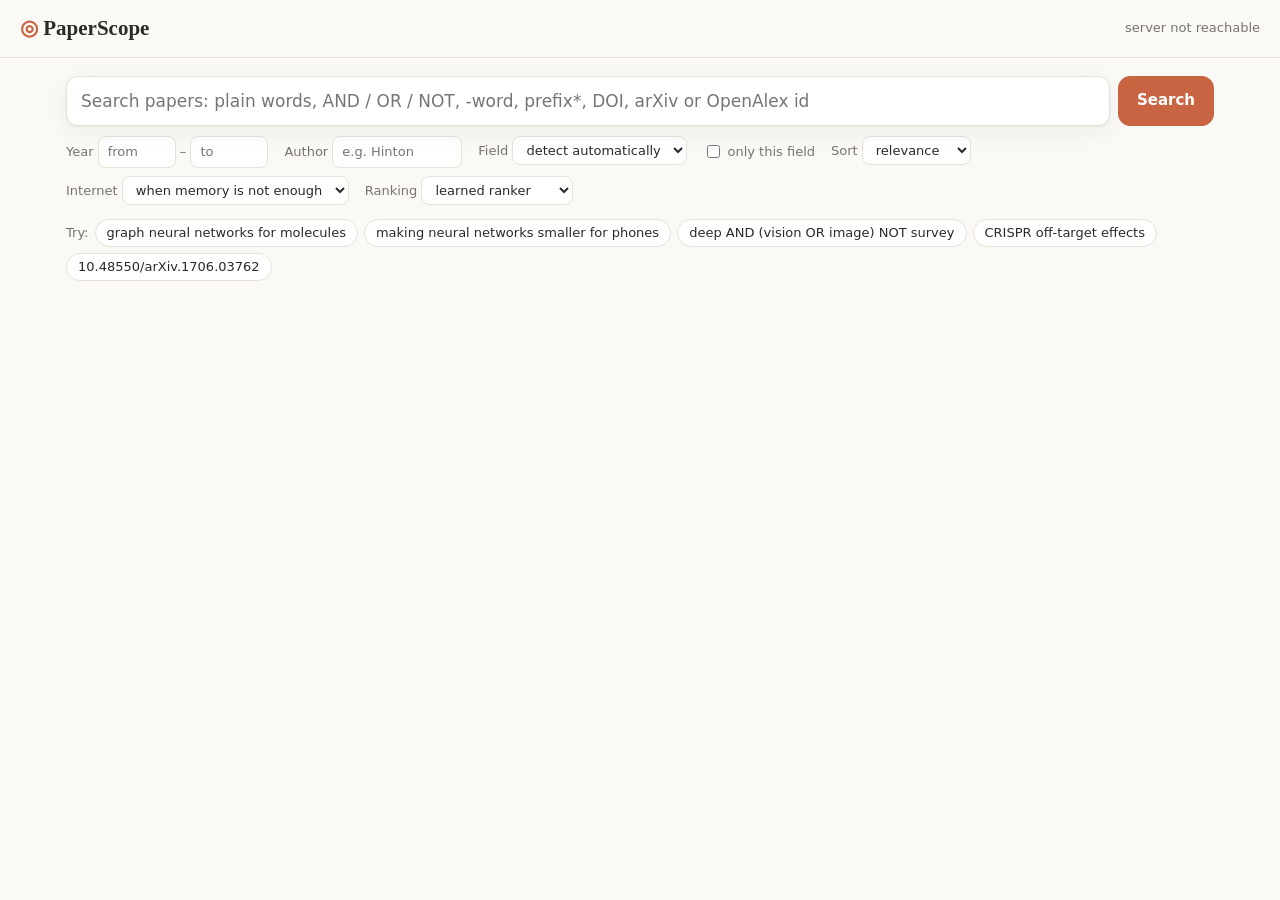
==== static/index.html @ b4a4f4f9 "PaperScope v3.4: online-first research paper search Flask app with an in-memory index (inverted inde" ====
<!doctype html>
<html lang="en">
<head>
<meta charset="utf-8">
<meta name="viewport" content="width=device-width, initial-scale=1">
<title>PaperScope</title>
<link rel="icon" href="data:image/svg+xml,%3Csvg xmlns=%22http://www.w3.org/2000/svg%22 viewBox=%220 0 16 16%22%3E%3Ccircle cx=%228%22 cy=%228%22 r=%226%22 fill=%22none%22 stroke=%22%23c96442%22 stroke-width=%222.5%22/%3E%3C/svg%3E">
<link rel="stylesheet" href="/static/style.css">
</head>
<body>
<header class="top">
  <div class="brand"><span class="logo">◎</span> PaperScope</div>
  <div class="small muted" id="state"></div>
</header>

<main class="page">
  <form id="search" class="search" autocomplete="off">
    <div class="box">
      <input id="q" placeholder="Search papers: plain words, AND / OR / NOT, -word, prefix*, DOI, arXiv or OpenAlex id">
      <button type="submit" class="go" title="Search">Search</button>
      <ul class="suggest hidden" id="suggest"></ul>
    </div>
    <div class="filters">
      <label>Year <input id="year_from" type="number" placeholder="from" min="1900" max="2100"> – <input id="year_to" type="number" placeholder="to" min="1900" max="2100"></label>
      <label>Author <input id="author" placeholder="e.g. Hinton"></label>
      <label>Field <select id="field"><option value="">detect automatically</option></select></label>
      <label class="check"><input type="checkbox" id="strict"> only this field</label>
      <label>Sort <select id="sort"><option value="relevance">relevance</option><option value="year">newest</option><option value="citations">most cited</option></select></label>
      <label>Internet <select id="online"><option value="auto">when memory is not enough</option><option value="always">always</option><option value="never">never (memory only)</option></select></label>
      <label>Ranking <select id="mode"><option value="learned">learned ranker</option><option value="hybrid">hand-set weights</option><option value="bm25">BM25 only</option><option value="semantic">embeddings only</option></select></label>
    </div>
  </form>

  <div class="examples" id="examples">
    <span class="muted small">Try:</span>
    <button data-q="graph neural networks for molecules">graph neural networks for molecules</button>
    <button data-q="making neural networks smaller for phones">making neural networks smaller for phones</button>
    <button data-q="deep AND (vision OR image) NOT survey">deep AND (vision OR image) NOT survey</button>
    <button data-q="CRISPR off-target effects" data-field="Biology &amp; Medicine">CRISPR off-target effects</button>
    <button data-q="10.48550/arXiv.1706.03762">10.48550/arXiv.1706.03762</button>
  </div>

  <div class="layout">
    <section id="results" class="results"></section>
    <aside id="trace" class="trace hidden"></aside>
  </div>
</main>

<div class="drawer hidden" id="drawer">
  <div class="drawer-card">
    <button class="close" id="drawer-close" title="Close">×</button>
    <div id="drawer-body"></div>
  </div>
</div>
<script src="/static/app.js"></script>
</body>
</html>
---- static/style.css ----
:root {
  --bg: #faf9f5; --surface: #ffffff; --text: #2b2a27; --muted: #77746c; --border: #e6e2d8;
  --border-strong: #d6d1c4; --accent: #c96442; --accent-soft: #f6e7df; --good: #3d7a4f; --bad: #b5402f;
  --chip: #f1eee6; --shadow: 0 1px 2px rgba(40,30,20,.05), 0 6px 24px rgba(40,30,20,.06);
  --serif: ui-serif, Georgia, "Times New Roman", serif;
}
@media (prefers-color-scheme: dark) {
  :root {
    --bg: #262624; --surface: #30302e; --text: #ecebe6; --muted: #a29f95; --border: #3b3a37;
    --border-strong: #4a4945; --accent: #d97757; --accent-soft: #46302a; --good: #7cc48f; --bad: #ef7b67;
    --chip: #3a3936; --shadow: 0 1px 2px rgba(0,0,0,.3), 0 6px 24px rgba(0,0,0,.25);
  }
}
* { box-sizing: border-box; }
body { margin: 0; background: var(--bg); color: var(--text); font: 15px/1.55 system-ui, -apple-system, "Segoe UI", Roboto, sans-serif; }
code, .mono { font-family: ui-monospace, SFMono-Regular, Menlo, Consolas, monospace; font-size: .86em; }
a { color: var(--accent); }
.hidden { display: none !important; }
.muted { color: var(--muted); }
.small { font-size: 13px; }
.ok { color: var(--good); } .err { color: var(--bad); }
input, select, button { font: inherit; color: var(--text); }
input, select { background: var(--surface); border: 1px solid var(--border); border-radius: 8px; padding: 5px 9px; }
button { cursor: pointer; background: var(--surface); border: 1px solid var(--border); border-radius: 8px; padding: 5px 12px; }
button:hover { border-color: var(--border-strong); }
input:focus, select:focus { outline: none; border-color: var(--accent); }

.top { display: flex; justify-content: space-between; align-items: center; gap: 12px; padding: 12px 20px; border-bottom: 1px solid var(--border); flex-wrap: wrap; }
.brand { font-family: var(--serif); font-size: 21px; font-weight: 600; }
.logo { color: var(--accent); }
.page { max-width: 1180px; margin: 0 auto; padding: 18px 16px 60px; }

.search .box { position: relative; display: flex; gap: 8px; }
.search #q { flex: 1; min-width: 0; font-size: 17px; padding: 11px 14px; border-radius: 12px; box-shadow: var(--shadow); }
.go { background: var(--accent); border-color: var(--accent); color: #fff; border-radius: 12px; padding: 0 18px; font-weight: 600; }
.suggest { position: absolute; top: 100%; left: 0; z-index: 5; margin: 4px 0 0; padding: 4px; list-style: none; background: var(--surface); border: 1px solid var(--border); border-radius: 10px; box-shadow: var(--shadow); min-width: 220px; }
.suggest li { padding: 4px 10px; border-radius: 6px; cursor: pointer; }
.suggest li.on, .suggest li:hover { background: var(--accent-soft); }
.filters { display: flex; flex-wrap: wrap; gap: 8px 16px; margin-top: 10px; font-size: 13px; color: var(--muted); }
.filters input[type=number] { width: 78px; }
.filters #author { width: 130px; }
.check { display: flex; align-items: center; gap: 4px; }
.examples { display: flex; flex-wrap: wrap; gap: 6px; align-items: center; margin: 14px 0; }
.examples button { font-size: 13px; border-radius: 999px; padding: 3px 11px; }

.layout { display: grid; grid-template-columns: minmax(0, 1fr) 330px; gap: 20px; align-items: start; }
.layout.notrace { grid-template-columns: minmax(0, 1fr); }
@media (max-width: 900px) { .layout { grid-template-columns: minmax(0, 1fr); } }

.summary { margin: 4px 0 12px; color: var(--muted); font-size: 14px; }
.paper { background: var(--surface); border: 1px solid var(--border); border-radius: 12px; padding: 13px 15px; margin-bottom: 10px; cursor: pointer; }
.paper:hover { border-color: var(--border-strong); box-shadow: var(--shadow); }
.paper h3 { margin: 0 0 3px; font-size: 16px; font-family: var(--serif); line-height: 1.35; }
.meta { font-size: 13px; color: var(--muted); }
.abs { font-size: 14px; margin: 6px 0 4px; display: -webkit-box; -webkit-line-clamp: 3; -webkit-box-orient: vertical; overflow: hidden; }
.chips { display: flex; flex-wrap: wrap; gap: 5px; margin-top: 6px; }
.chip { font-size: 12px; background: var(--chip); border-radius: 999px; padding: 1px 9px; }
.chip.good { color: var(--good); } .chip.warn { color: var(--bad); }
.bar { display: inline-block; vertical-align: middle; width: 70px; height: 6px; border-radius: 3px; background: var(--chip); overflow: hidden; margin-left: 4px; }
.bar i { display: block; height: 100%; background: var(--accent); }
mark { background: var(--accent-soft); color: inherit; border-radius: 3px; padding: 0 1px; }
.pager { display: flex; gap: 8px; justify-content: center; margin-top: 12px; }

.trace { background: var(--surface); border: 1px solid var(--border); border-radius: 12px; padding: 12px 14px; font-size: 13px; position: sticky; top: 12px; max-height: calc(100vh - 24px); overflow: auto; }
.trace h4 { margin: 12px 0 4px; font-size: 13px; }
.trace h4:first-child { margin-top: 0; }
.trace table { border-collapse: collapse; width: 100%; }
.trace td { padding: 2px 4px; border-bottom: 1px solid var(--border); vertical-align: top; }
.stack { display: flex; flex-wrap: wrap; gap: 3px; }
.stack span { background: var(--chip); border-radius: 4px; padding: 0 5px; font-family: ui-monospace, monospace; font-size: 12px; }

.drawer { position: fixed; inset: 0; background: rgba(0,0,0,.35); display: flex; justify-content: flex-end; z-index: 10; }
.drawer-card { background: var(--bg); width: min(620px, 100%); height: 100%; overflow: auto; padding: 22px 22px 40px; position: relative; }
.drawer-card h2 { font-family: var(--serif); margin: 0 30px 6px 0; font-size: 21px; line-height: 1.3; }
.close { position: absolute; top: 12px; right: 12px; border: 0; font-size: 22px; background: none; }
.related { padding-left: 18px; margin: 4px 0 12px; }
.related li { margin: 4px 0; }
.feat td { padding: 2px 8px 2px 0; }
.empty { text-align: center; color: var(--muted); padding: 40px 0; }
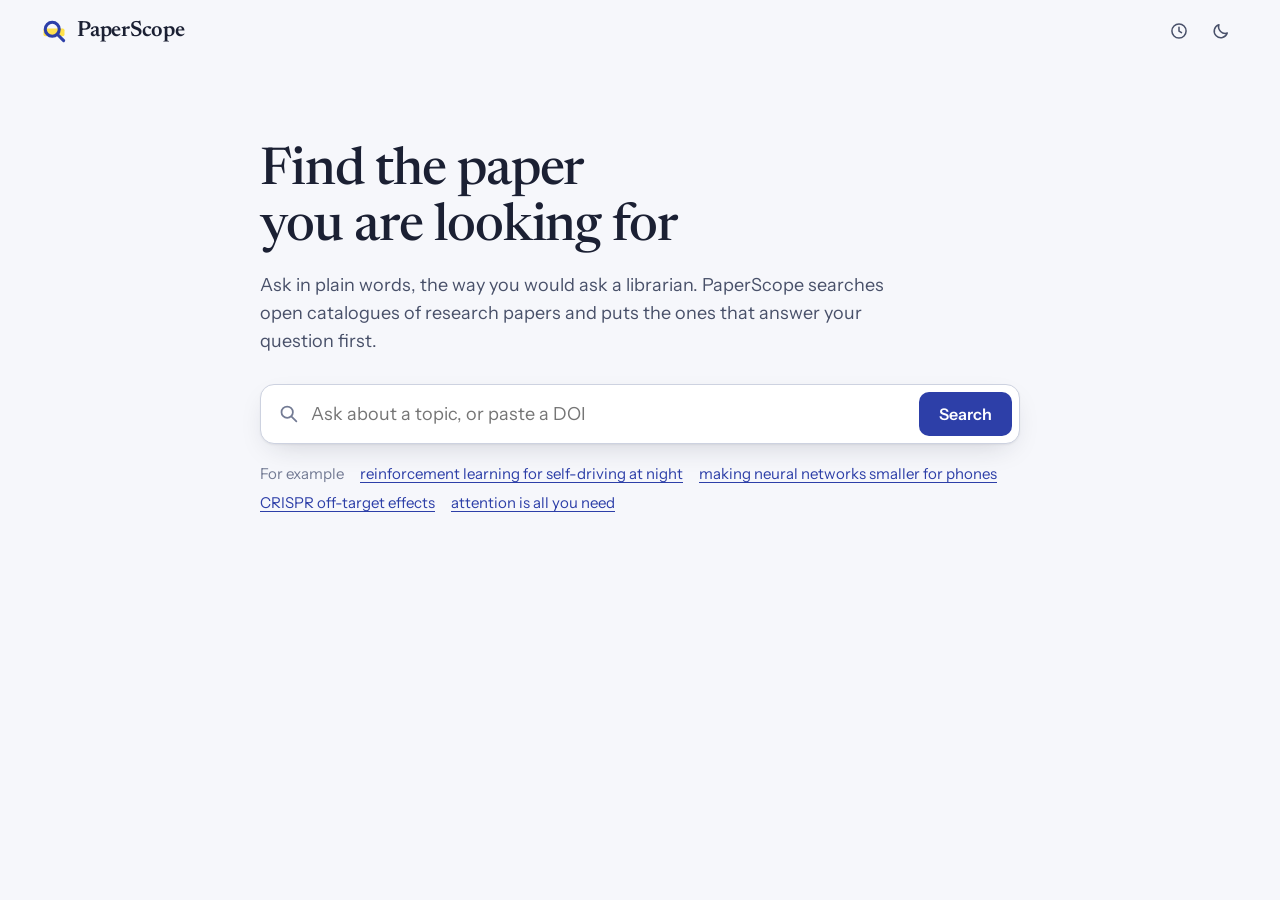
==== commit 8f8d6bfa: "Redesign the web page: start page, clean results list, paper details, recent searches, light and dar" ====
--- a/static/index.html
+++ b/static/index.html
@@ -4,54 +4,121 @@
 <meta charset="utf-8">
 <meta name="viewport" content="width=device-width, initial-scale=1">
 <title>PaperScope</title>
-<link rel="icon" href="data:image/svg+xml,%3Csvg xmlns=%22http://www.w3.org/2000/svg%22 viewBox=%220 0 16 16%22%3E%3Ccircle cx=%228%22 cy=%228%22 r=%226%22 fill=%22none%22 stroke=%22%23c96442%22 stroke-width=%222.5%22/%3E%3C/svg%3E">
+<meta name="description" content="Find research papers by asking in plain words.">
+<link rel="icon" href="data:image/svg+xml,%3Csvg xmlns=%22http://www.w3.org/2000/svg%22 viewBox=%220 0 32 32%22%3E%3Crect x=%224%22 y=%2213%22 width=%2224%22 height=%229%22 rx=%222%22 fill=%22%23FFE14D%22/%3E%3Ccircle cx=%2214%22 cy=%2214%22 r=%228%22 fill=%22none%22 stroke=%22%232D3FA8%22 stroke-width=%223.5%22/%3E%3Cpath d=%22M20 20l7 7%22 stroke=%22%232D3FA8%22 stroke-width=%223.5%22 stroke-linecap=%22round%22/%3E%3C/svg%3E">
+<script>
+  // the saved theme is applied before the page draws, so it never flashes the other one
+  try { const t = localStorage.getItem("paperscope.theme"); if (t === "light" || t === "dark") document.documentElement.dataset.theme = t; } catch (e) {}
+</script>
+<link rel="preconnect" href="https://fonts.googleapis.com">
+<link rel="preconnect" href="https://fonts.gstatic.com" crossorigin>
+<link rel="stylesheet" href="https://fonts.googleapis.com/css2?family=Instrument+Sans:wght@400;500;600&family=Newsreader:opsz,wght@6..72,400;6..72,500;6..72,600&display=swap">
 <link rel="stylesheet" href="/static/style.css">
 </head>
-<body>
-<header class="top">
-  <div class="brand"><span class="logo">◎</span> PaperScope</div>
-  <div class="small muted" id="state"></div>
+<body class="is-home">
+<svg width="0" height="0" class="sprite" aria-hidden="true">
+  <symbol id="i-search" viewBox="0 0 24 24"><circle cx="10.5" cy="10.5" r="6.5" fill="none" stroke="currentColor" stroke-width="2"/><path d="M15.5 15.5 21 21" stroke="currentColor" stroke-width="2" stroke-linecap="round"/></symbol>
+  <symbol id="i-clock" viewBox="0 0 24 24"><circle cx="12" cy="12" r="8.5" fill="none" stroke="currentColor" stroke-width="1.8"/><path d="M12 7.5V12l3 2" fill="none" stroke="currentColor" stroke-width="1.8" stroke-linecap="round"/></symbol>
+  <symbol id="i-sun" viewBox="0 0 24 24"><circle cx="12" cy="12" r="4" fill="none" stroke="currentColor" stroke-width="1.8"/><path d="M12 2.5v2.2M12 19.3v2.2M2.5 12h2.2M19.3 12h2.2M5.3 5.3l1.6 1.6M17.1 17.1l1.6 1.6M5.3 18.7l1.6-1.6M17.1 6.9l1.6-1.6" stroke="currentColor" stroke-width="1.8" stroke-linecap="round"/></symbol>
+  <symbol id="i-moon" viewBox="0 0 24 24"><path d="M19.5 14.5A8 8 0 0 1 9.5 4.5a8 8 0 1 0 10 10Z" fill="none" stroke="currentColor" stroke-width="1.8" stroke-linejoin="round"/></symbol>
+  <symbol id="i-close" viewBox="0 0 24 24"><path d="M6 6l12 12M18 6 6 18" stroke="currentColor" stroke-width="2" stroke-linecap="round"/></symbol>
+  <symbol id="i-sliders" viewBox="0 0 24 24"><path d="M4 7h10M18 7h2M4 17h4M12 17h8" stroke="currentColor" stroke-width="1.8" stroke-linecap="round"/><circle cx="16" cy="7" r="2" fill="none" stroke="currentColor" stroke-width="1.8"/><circle cx="10" cy="17" r="2" fill="none" stroke="currentColor" stroke-width="1.8"/></symbol>
+  <symbol id="i-gear" viewBox="0 0 24 24"><path d="M4 6h16M4 12h16M4 18h16" stroke="currentColor" stroke-width="1.8" stroke-linecap="round"/><circle cx="8" cy="6" r="1.6" fill="currentColor"/><circle cx="15" cy="12" r="1.6" fill="currentColor"/><circle cx="10" cy="18" r="1.6" fill="currentColor"/></symbol>
+</svg>
+
+<div class="progress" id="progress" aria-hidden="true"></div>
+
+<header class="bar">
+  <a class="wordmark" href="/" id="home-link" aria-label="PaperScope home">
+    <svg class="mark" viewBox="0 0 32 32" aria-hidden="true"><rect x="4" y="13" width="24" height="9" rx="2" class="mark-hl"/><circle cx="14" cy="14" r="8" class="mark-ring"/><path d="M20 20l7 7" class="mark-ring"/></svg>
+    <span>PaperScope</span>
+  </a>
+  <form class="search" id="search" role="search" autocomplete="off">
+    <svg class="search-icon" aria-hidden="true"><use href="#i-search"/></svg>
+    <input id="q" name="q" type="search" placeholder="Ask about a topic, or paste a DOI" aria-label="Search papers"
+           aria-autocomplete="list" aria-controls="suggest" spellcheck="false">
+    <button type="submit" class="search-go">Search</button>
+    <ul class="suggest hidden" id="suggest" role="listbox"></ul>
+  </form>
+  <div class="bar-actions">
+    <div class="pop-wrap">
+      <button class="icon-btn" id="history-btn" type="button" aria-haspopup="true" aria-expanded="false" title="Recent searches">
+        <svg aria-hidden="true"><use href="#i-clock"/></svg><span class="sr">Recent searches</span>
+      </button>
+      <div class="popover hidden" id="history-pop" role="dialog" aria-label="Recent searches"></div>
+    </div>
+    <button class="icon-btn" id="theme-btn" type="button" title="Switch to dark mode">
+      <svg aria-hidden="true"><use href="#i-moon"/></svg><span class="sr">Switch theme</span>
+    </button>
+  </div>
 </header>
 
-<main class="page">
-  <form id="search" class="search" autocomplete="off">
-    <div class="box">
-      <input id="q" placeholder="Search papers: plain words, AND / OR / NOT, -word, prefix*, DOI, arXiv or OpenAlex id">
-      <button type="submit" class="go" title="Search">Search</button>
-      <ul class="suggest hidden" id="suggest"></ul>
+<main>
+  <section class="home" id="home">
+    <h1 class="home-title">Find the paper you are looking for</h1>
+    <p class="home-lede">Ask in plain words, the way you would ask a librarian. PaperScope searches open
+      catalogues of research papers and puts the ones that answer your question first.</p>
+    <div class="home-search-slot" id="home-slot"></div>
+    <div class="home-examples" id="examples">
+      <span class="muted">For example</span>
+      <button type="button" class="link" data-q="How does reinforcement learning improve autonomous vehicle navigation at night?">reinforcement learning for self-driving at night</button>
+      <button type="button" class="link" data-q="making neural networks smaller for phones">making neural networks smaller for phones</button>
+      <button type="button" class="link" data-q="CRISPR off-target effects">CRISPR off-target effects</button>
+      <button type="button" class="link" data-q="attention is all you need">attention is all you need</button>
     </div>
-    <div class="filters">
-      <label>Year <input id="year_from" type="number" placeholder="from" min="1900" max="2100"> – <input id="year_to" type="number" placeholder="to" min="1900" max="2100"></label>
-      <label>Author <input id="author" placeholder="e.g. Hinton"></label>
-      <label>Field <select id="field"><option value="">detect automatically</option></select></label>
-      <label class="check"><input type="checkbox" id="strict"> only this field</label>
-      <label>Sort <select id="sort"><option value="relevance">relevance</option><option value="year">newest</option><option value="citations">most cited</option></select></label>
-      <label>Internet <select id="online"><option value="auto">when memory is not enough</option><option value="always">always</option><option value="never">never (memory only)</option></select></label>
-      <label>Ranking <select id="mode"><option value="learned">learned ranker</option><option value="hybrid">hand-set weights</option><option value="bm25">BM25 only</option><option value="semantic">embeddings only</option></select></label>
+    <div class="home-history" id="home-history"></div>
+  </section>
+
+  <section class="results-view hidden" id="results-view">
+    <div class="filters" id="filters">
+      <label class="field-inline">From <input id="year_from" type="number" inputmode="numeric" placeholder="year" min="1900" max="2100"></label>
+      <label class="field-inline">to <input id="year_to" type="number" inputmode="numeric" placeholder="year" min="1900" max="2100"></label>
+      <label class="field-inline"><span class="sr">Field</span><select id="field"><option value="">Any field</option></select></label>
+      <label class="field-inline"><span class="sr">Sort by</span><select id="sort">
+        <option value="relevance">Most relevant</option><option value="year">Newest first</option><option value="citations">Most cited</option></select></label>
+      <button type="button" class="chip-btn" id="more-btn" aria-expanded="false" aria-controls="more">
+        <svg aria-hidden="true"><use href="#i-sliders"/></svg>More filters</button>
+      <button type="button" class="link small hidden" id="reset-filters">Clear filters</button>
+      <div class="more hidden" id="more">
+        <label class="field-inline">Author <input id="author" placeholder="e.g. Hinton"></label>
+        <label class="check"><input type="checkbox" id="strict"> Only papers from the chosen field</label>
+      </div>
     </div>
-  </form>
 
-  <div class="examples" id="examples">
-    <span class="muted small">Try:</span>
-    <button data-q="graph neural networks for molecules">graph neural networks for molecules</button>
-    <button data-q="making neural networks smaller for phones">making neural networks smaller for phones</button>
-    <button data-q="deep AND (vision OR image) NOT survey">deep AND (vision OR image) NOT survey</button>
-    <button data-q="CRISPR off-target effects" data-field="Biology &amp; Medicine">CRISPR off-target effects</button>
-    <button data-q="10.48550/arXiv.1706.03762">10.48550/arXiv.1706.03762</button>
-  </div>
-
-  <div class="layout">
-    <section id="results" class="results"></section>
-    <aside id="trace" class="trace hidden"></aside>
-  </div>
+    <div class="content">
+      <div class="notice-slot" id="notice"></div>
+      <div class="summary" id="summary"></div>
+      <ol class="results" id="results"></ol>
+      <nav class="pager" id="pager" aria-label="Result pages"></nav>
+    </div>
+  </section>
 </main>
 
-<div class="drawer hidden" id="drawer">
-  <div class="drawer-card">
-    <button class="close" id="drawer-close" title="Close">×</button>
-    <div id="drawer-body"></div>
+<div class="sheet-backdrop hidden" id="backdrop"></div>
+
+<aside class="sheet hidden" id="paper-sheet" role="dialog" aria-modal="true" aria-labelledby="paper-title">
+  <button class="icon-btn sheet-close" type="button" data-close title="Close"><svg aria-hidden="true"><use href="#i-close"/></svg><span class="sr">Close</span></button>
+  <div class="sheet-body" id="paper-body"></div>
+</aside>
+
+<aside class="sheet sheet-narrow hidden" id="how-sheet" role="dialog" aria-modal="true" aria-labelledby="how-title">
+  <button class="icon-btn sheet-close" type="button" data-close title="Close"><svg aria-hidden="true"><use href="#i-close"/></svg><span class="sr">Close</span></button>
+  <div class="sheet-body">
+    <h2 id="how-title" class="sheet-title">How this search worked</h2>
+    <p class="muted small">The steps PaperScope took for this search, and the data structures behind them.</p>
+    <div id="how-body" class="how"></div>
+    <h3 class="how-h">Test settings</h3>
+    <label class="stack-field">Ranking method
+      <select id="mode"><option value="learned">Learned ranker (default)</option><option value="hybrid">Hand-set weights</option>
+        <option value="bm25">Word match only (BM25)</option><option value="semantic">Meaning only (embeddings)</option></select></label>
+    <label class="stack-field">Ask the internet
+      <select id="online"><option value="auto">When memory is not enough (default)</option><option value="always">Always</option>
+        <option value="never">Never, memory only</option></select></label>
+    <div id="system" class="how small"></div>
   </div>
-</div>
+</aside>
+
+<div class="toast hidden" id="toast" role="status"></div>
 <script src="/static/app.js"></script>
 </body>
 </html>
--- a/static/style.css
+++ b/static/style.css
@@ -1,79 +1,286 @@
+/* PaperScope. Ink blue on paper white; a highlighter yellow marks only what matched your search. */
 :root {
-  --bg: #faf9f5; --surface: #ffffff; --text: #2b2a27; --muted: #77746c; --border: #e6e2d8;
-  --border-strong: #d6d1c4; --accent: #c96442; --accent-soft: #f6e7df; --good: #3d7a4f; --bad: #b5402f;
-  --chip: #f1eee6; --shadow: 0 1px 2px rgba(40,30,20,.05), 0 6px 24px rgba(40,30,20,.06);
-  --serif: ui-serif, Georgia, "Times New Roman", serif;
+  --paper: #f6f7fb;
+  --surface: #ffffff;
+  --ink: #1b2033;
+  --ink-2: #485069;
+  --ink-3: #737b94;
+  --line: #e1e4ee;
+  --line-2: #cdd2e0;
+  --brand: #2d3fa8;
+  --brand-hover: #22318a;
+  --brand-soft: #e9ecfb;
+  --on-brand: #ffffff;
+  --hl: #ffe14d;
+  --hl-text: rgba(255, 225, 77, .62);
+  --good: #17734f;
+  --warn: #9a5a00;
+  --bad: #b2332b;
+  --backdrop: rgba(27, 32, 51, .32);
+  --lift: 0 1px 2px rgba(27, 32, 51, .06), 0 10px 30px -12px rgba(27, 32, 51, .22);
+  --sheet-lift: -18px 0 50px -20px rgba(27, 32, 51, .35);
+
+  --sans: "Instrument Sans", ui-sans-serif, system-ui, -apple-system, "Segoe UI", sans-serif;
+  --serif: "Newsreader", ui-serif, Georgia, "Times New Roman", serif;
+  --mono: ui-monospace, SFMono-Regular, Menlo, Consolas, monospace;
+  --radius: 10px;
+  --col: 760px;
+  --gutter: 176px;                                     /* the wordmark's column; results line up with the search box */
+  --pad: max(16px, calc((100vw - 1200px) / 2));
+  color-scheme: light;
+}
+:root[data-theme="dark"] {
+  --paper: #121a2e; --surface: #18213a; --ink: #e8eaf3; --ink-2: #b6bcd2; --ink-3: #8a92ab;
+  --line: #263052; --line-2: #34406a; --brand: #a3b3ff; --brand-hover: #c3ceff; --brand-soft: #222c4d;
+  --on-brand: #121a2e; --hl: #e9c93b; --hl-text: rgba(233, 201, 59, .3); --good: #6fd1a4; --warn: #f0b95c;
+  --bad: #ff8f86; --backdrop: rgba(5, 8, 18, .6);
+  --lift: 0 1px 2px rgba(0, 0, 0, .3), 0 14px 34px -14px rgba(0, 0, 0, .6);
+  --sheet-lift: -18px 0 50px -20px rgba(0, 0, 0, .7);
+  color-scheme: dark;
 }
 @media (prefers-color-scheme: dark) {
-  :root {
-    --bg: #262624; --surface: #30302e; --text: #ecebe6; --muted: #a29f95; --border: #3b3a37;
-    --border-strong: #4a4945; --accent: #d97757; --accent-soft: #46302a; --good: #7cc48f; --bad: #ef7b67;
-    --chip: #3a3936; --shadow: 0 1px 2px rgba(0,0,0,.3), 0 6px 24px rgba(0,0,0,.25);
+  :root:not([data-theme="light"]) {
+    --paper: #121a2e; --surface: #18213a; --ink: #e8eaf3; --ink-2: #b6bcd2; --ink-3: #8a92ab;
+    --line: #263052; --line-2: #34406a; --brand: #a3b3ff; --brand-hover: #c3ceff; --brand-soft: #222c4d;
+    --on-brand: #121a2e; --hl: #e9c93b; --hl-text: rgba(233, 201, 59, .3); --good: #6fd1a4; --warn: #f0b95c;
+    --bad: #ff8f86; --backdrop: rgba(5, 8, 18, .6);
+    --lift: 0 1px 2px rgba(0, 0, 0, .3), 0 14px 34px -14px rgba(0, 0, 0, .6);
+    --sheet-lift: -18px 0 50px -20px rgba(0, 0, 0, .7);
+    color-scheme: dark;
   }
 }
+
+/* ---------------------------------------------------------------- base */
 * { box-sizing: border-box; }
-body { margin: 0; background: var(--bg); color: var(--text); font: 15px/1.55 system-ui, -apple-system, "Segoe UI", Roboto, sans-serif; }
-code, .mono { font-family: ui-monospace, SFMono-Regular, Menlo, Consolas, monospace; font-size: .86em; }
-a { color: var(--accent); }
+html { -webkit-text-size-adjust: 100%; }
+body { margin: 0; background: var(--paper); color: var(--ink); font: 400 16px/1.55 var(--sans); }
+h1, h2, h3, h4 { margin: 0; font-weight: 600; }
+a { color: var(--brand); text-underline-offset: .18em; text-decoration-thickness: 1px; }
+a:hover { color: var(--brand-hover); }
+button, input, select { font: inherit; color: inherit; }
+button { cursor: pointer; }
+code { font-family: var(--mono); font-size: .86em; }
 .hidden { display: none !important; }
-.muted { color: var(--muted); }
-.small { font-size: 13px; }
-.ok { color: var(--good); } .err { color: var(--bad); }
-input, select, button { font: inherit; color: var(--text); }
-input, select { background: var(--surface); border: 1px solid var(--border); border-radius: 8px; padding: 5px 9px; }
-button { cursor: pointer; background: var(--surface); border: 1px solid var(--border); border-radius: 8px; padding: 5px 12px; }
-button:hover { border-color: var(--border-strong); }
-input:focus, select:focus { outline: none; border-color: var(--accent); }
-
-.top { display: flex; justify-content: space-between; align-items: center; gap: 12px; padding: 12px 20px; border-bottom: 1px solid var(--border); flex-wrap: wrap; }
-.brand { font-family: var(--serif); font-size: 21px; font-weight: 600; }
-.logo { color: var(--accent); }
-.page { max-width: 1180px; margin: 0 auto; padding: 18px 16px 60px; }
-
-.search .box { position: relative; display: flex; gap: 8px; }
-.search #q { flex: 1; min-width: 0; font-size: 17px; padding: 11px 14px; border-radius: 12px; box-shadow: var(--shadow); }
-.go { background: var(--accent); border-color: var(--accent); color: #fff; border-radius: 12px; padding: 0 18px; font-weight: 600; }
-.suggest { position: absolute; top: 100%; left: 0; z-index: 5; margin: 4px 0 0; padding: 4px; list-style: none; background: var(--surface); border: 1px solid var(--border); border-radius: 10px; box-shadow: var(--shadow); min-width: 220px; }
-.suggest li { padding: 4px 10px; border-radius: 6px; cursor: pointer; }
-.suggest li.on, .suggest li:hover { background: var(--accent-soft); }
-.filters { display: flex; flex-wrap: wrap; gap: 8px 16px; margin-top: 10px; font-size: 13px; color: var(--muted); }
-.filters input[type=number] { width: 78px; }
-.filters #author { width: 130px; }
-.check { display: flex; align-items: center; gap: 4px; }
-.examples { display: flex; flex-wrap: wrap; gap: 6px; align-items: center; margin: 14px 0; }
-.examples button { font-size: 13px; border-radius: 999px; padding: 3px 11px; }
-
-.layout { display: grid; grid-template-columns: minmax(0, 1fr) 330px; gap: 20px; align-items: start; }
-.layout.notrace { grid-template-columns: minmax(0, 1fr); }
-@media (max-width: 900px) { .layout { grid-template-columns: minmax(0, 1fr); } }
-
-.summary { margin: 4px 0 12px; color: var(--muted); font-size: 14px; }
-.paper { background: var(--surface); border: 1px solid var(--border); border-radius: 12px; padding: 13px 15px; margin-bottom: 10px; cursor: pointer; }
-.paper:hover { border-color: var(--border-strong); box-shadow: var(--shadow); }
-.paper h3 { margin: 0 0 3px; font-size: 16px; font-family: var(--serif); line-height: 1.35; }
-.meta { font-size: 13px; color: var(--muted); }
-.abs { font-size: 14px; margin: 6px 0 4px; display: -webkit-box; -webkit-line-clamp: 3; -webkit-box-orient: vertical; overflow: hidden; }
-.chips { display: flex; flex-wrap: wrap; gap: 5px; margin-top: 6px; }
-.chip { font-size: 12px; background: var(--chip); border-radius: 999px; padding: 1px 9px; }
-.chip.good { color: var(--good); } .chip.warn { color: var(--bad); }
-.bar { display: inline-block; vertical-align: middle; width: 70px; height: 6px; border-radius: 3px; background: var(--chip); overflow: hidden; margin-left: 4px; }
-.bar i { display: block; height: 100%; background: var(--accent); }
-mark { background: var(--accent-soft); color: inherit; border-radius: 3px; padding: 0 1px; }
-.pager { display: flex; gap: 8px; justify-content: center; margin-top: 12px; }
-
-.trace { background: var(--surface); border: 1px solid var(--border); border-radius: 12px; padding: 12px 14px; font-size: 13px; position: sticky; top: 12px; max-height: calc(100vh - 24px); overflow: auto; }
-.trace h4 { margin: 12px 0 4px; font-size: 13px; }
-.trace h4:first-child { margin-top: 0; }
-.trace table { border-collapse: collapse; width: 100%; }
-.trace td { padding: 2px 4px; border-bottom: 1px solid var(--border); vertical-align: top; }
-.stack { display: flex; flex-wrap: wrap; gap: 3px; }
-.stack span { background: var(--chip); border-radius: 4px; padding: 0 5px; font-family: ui-monospace, monospace; font-size: 12px; }
-
-.drawer { position: fixed; inset: 0; background: rgba(0,0,0,.35); display: flex; justify-content: flex-end; z-index: 10; }
-.drawer-card { background: var(--bg); width: min(620px, 100%); height: 100%; overflow: auto; padding: 22px 22px 40px; position: relative; }
-.drawer-card h2 { font-family: var(--serif); margin: 0 30px 6px 0; font-size: 21px; line-height: 1.3; }
-.close { position: absolute; top: 12px; right: 12px; border: 0; font-size: 22px; background: none; }
-.related { padding-left: 18px; margin: 4px 0 12px; }
-.related li { margin: 4px 0; }
-.feat td { padding: 2px 8px 2px 0; }
-.empty { text-align: center; color: var(--muted); padding: 40px 0; }
+.sr { position: absolute; width: 1px; height: 1px; overflow: hidden; clip: rect(0 0 0 0); white-space: nowrap; }
+.sprite { position: absolute; }
+.muted { color: var(--ink-3); }
+.small { font-size: 14px; }
+:focus-visible { outline: 2px solid var(--brand); outline-offset: 2px; border-radius: 6px; }
+
+.link { background: none; border: 0; padding: 0; color: var(--brand); text-decoration: underline; text-decoration-thickness: 1px;
+        text-underline-offset: .18em; cursor: pointer; text-align: left; }
+.link:hover { color: var(--brand-hover); }
+
+input[type=number], input:not([type]), input[type=search], select {
+  background: var(--surface); border: 1px solid var(--line-2); border-radius: 8px; padding: 7px 10px; min-height: 38px;
+}
+input:focus, select:focus { outline: none; border-color: var(--brand); box-shadow: 0 0 0 3px var(--brand-soft); }
+select { padding-right: 28px; appearance: none; background-image:
+  linear-gradient(45deg, transparent 50%, var(--ink-3) 50%), linear-gradient(135deg, var(--ink-3) 50%, transparent 50%);
+  background-position: calc(100% - 15px) 52%, calc(100% - 10px) 52%; background-size: 5px 5px; background-repeat: no-repeat; }
+input[type=number] { width: 74px; -moz-appearance: textfield; }
+input[type=number]::-webkit-inner-spin-button { -webkit-appearance: none; }
+input[type=checkbox] { accent-color: var(--brand); width: 16px; height: 16px; }
+
+/* ---------------------------------------------------------------- top bar */
+.bar { position: sticky; top: 0; z-index: 20; display: grid; grid-template-columns: var(--gutter) minmax(0, var(--col)) 1fr;
+       align-items: center; gap: 20px; padding: 12px var(--pad); background: var(--paper); border-bottom: 1px solid var(--line); }
+.is-home .bar { grid-template-columns: 1fr auto; }
+.is-home .bar { border-bottom-color: transparent; }
+.wordmark { display: flex; align-items: center; gap: 9px; color: var(--ink); text-decoration: none;
+            font: 600 22px/1 var(--serif); letter-spacing: -.01em; flex: none; }
+.wordmark:hover { color: var(--ink); }
+.mark { width: 28px; height: 28px; }
+.mark-hl { fill: var(--hl); }
+.mark-ring { fill: none; stroke: var(--brand); stroke-width: 3.5; stroke-linecap: round; }
+.bar-actions { display: flex; gap: 4px; justify-self: end; }
+.icon-btn { display: inline-grid; place-items: center; width: 38px; height: 38px; border-radius: 9px;
+            background: none; border: 1px solid transparent; color: var(--ink-2); }
+.icon-btn:hover { background: var(--surface); border-color: var(--line); color: var(--ink); }
+.icon-btn svg { width: 20px; height: 20px; }
+
+/* ---------------------------------------------------------------- search box */
+.search { position: relative; display: flex; align-items: center; flex: 1; max-width: var(--col); }
+.search input { width: 100%; height: 46px; padding: 0 96px 0 44px; border-radius: 12px; font-size: 16px;
+                border: 1px solid var(--line-2); background: var(--surface); }
+.search input::-webkit-search-cancel-button { display: none; }
+.search-icon { position: absolute; left: 14px; width: 19px; height: 19px; color: var(--ink-3); pointer-events: none; }
+.search-go { position: absolute; right: 5px; height: 36px; padding: 0 16px; border-radius: 8px; border: 0;
+             background: var(--brand); color: var(--on-brand); font-weight: 600; }
+.search-go:hover { background: var(--brand-hover); }
+.suggest { position: absolute; top: calc(100% + 6px); left: 0; right: 0; z-index: 30; margin: 0; padding: 6px; list-style: none;
+           background: var(--surface); border: 1px solid var(--line); border-radius: 12px; box-shadow: var(--lift); }
+.suggest li { display: flex; align-items: baseline; gap: 10px; padding: 7px 10px; border-radius: 8px; cursor: pointer; }
+.suggest li.on, .suggest li:hover { background: var(--brand-soft); }
+.suggest .kind { flex: none; width: 54px; font-size: 12px; color: var(--ink-3); }
+.suggest .title-text { font-family: var(--serif); font-size: 16px; overflow: hidden; text-overflow: ellipsis; white-space: nowrap; }
+.suggest .year { margin-left: auto; flex: none; font-size: 13px; color: var(--ink-3); }
+
+/* ---------------------------------------------------------------- home */
+main { padding-bottom: 80px; }
+.home { max-width: calc(var(--col) + 32px); margin: 9vh auto 0; padding: 0 16px; }
+.home-title { font: 500 clamp(34px, 5.4vw, 52px)/1.08 var(--serif); letter-spacing: -.02em; max-width: 14em; text-wrap: balance; }
+.home-lede { margin: 16px 0 28px; max-width: 36em; font-size: 18px; color: var(--ink-2); }
+.home .search { max-width: none; }
+.home .search input { height: 60px; font-size: 18px; border-radius: 14px; padding-left: 50px; padding-right: 112px; box-shadow: var(--lift); }
+.home .search-icon { left: 18px; width: 21px; height: 21px; }
+.home .search-go { right: 8px; height: 44px; padding: 0 20px; border-radius: 10px; }
+.home-examples { display: flex; flex-wrap: wrap; gap: 6px 16px; margin-top: 18px; font-size: 15px; }
+.home-history { margin-top: 56px; }
+.section-head { display: flex; align-items: baseline; justify-content: space-between; gap: 12px;
+                padding-bottom: 8px; border-bottom: 1px solid var(--line); }
+.section-head h2 { font-size: 15px; font-weight: 600; }
+.history-list { list-style: none; margin: 0; padding: 0; }
+.history-list li { border-bottom: 1px solid var(--line); }
+.history-item { display: flex; align-items: baseline; gap: 14px; width: 100%; padding: 11px 2px; background: none; border: 0; text-align: left; }
+.history-item:hover .h-q { color: var(--brand); text-decoration: underline; text-underline-offset: .18em; }
+.h-q { flex: 1; min-width: 0; overflow: hidden; text-overflow: ellipsis; white-space: nowrap; }
+.h-meta { flex: none; font-size: 13px; color: var(--ink-3); }
+.history-empty { padding: 14px 2px; color: var(--ink-3); font-size: 15px; }
+
+/* ---------------------------------------------------------------- popover */
+.pop-wrap { position: relative; }
+.popover { position: absolute; right: 0; top: calc(100% + 8px); width: min(400px, calc(100vw - 32px)); max-height: 70vh; overflow: auto;
+           background: var(--surface); border: 1px solid var(--line); border-radius: 12px; box-shadow: var(--lift); padding: 14px 16px 8px; z-index: 40; }
+.popover .history-list li:last-child { border-bottom: 0; }
+.popover .history-item { padding: 9px 0; font-size: 15px; }
+.popover-note { margin: 8px 0 4px; font-size: 13px; color: var(--ink-3); }
+
+/* ---------------------------------------------------------------- filters */
+.results-view { padding: 0 var(--pad) 0 calc(var(--pad) + var(--gutter) + 20px); }
+.filters { display: flex; flex-wrap: wrap; align-items: center; gap: 8px 10px; padding: 14px 0 12px; max-width: var(--col); }
+.field-inline { display: inline-flex; align-items: center; gap: 7px; font-size: 14px; color: var(--ink-2); }
+.field-inline select, .field-inline input { font-size: 14px; color: var(--ink); }
+#field { width: 176px; }
+.chip-btn { display: inline-flex; align-items: center; gap: 7px; min-height: 38px; padding: 0 12px; border-radius: 8px;
+            border: 1px solid var(--line-2); background: var(--surface); font-size: 14px; color: var(--ink-2); }
+.chip-btn:hover, .chip-btn[aria-expanded="true"] { border-color: var(--brand); color: var(--ink); }
+.chip-btn svg { width: 17px; height: 17px; }
+.chip-btn .count { min-width: 18px; height: 18px; border-radius: 9px; background: var(--brand); color: var(--on-brand);
+                   font-size: 12px; display: inline-grid; place-items: center; padding: 0 5px; }
+.more { flex-basis: 100%; display: flex; flex-wrap: wrap; align-items: center; gap: 8px 20px; padding-top: 4px; }
+.more #author { width: 180px; }
+.check { display: inline-flex; align-items: center; gap: 8px; font-size: 14px; color: var(--ink-2); cursor: pointer; }
+
+/* ---------------------------------------------------------------- results */
+.content { max-width: var(--col); }
+.notice { margin: 4px 0 14px; padding: 12px 14px; border-radius: var(--radius); background: var(--brand-soft); font-size: 15px; }
+.notice b { font-weight: 600; }
+.notice .sub { margin-top: 2px; font-size: 14px; color: var(--ink-2); }
+.summary { display: flex; align-items: baseline; justify-content: space-between; gap: 16px; padding: 6px 0 10px;
+           font-size: 14px; color: var(--ink-3); border-bottom: 1px solid var(--line); }
+.results { list-style: none; margin: 0; padding: 0; transition: opacity .15s; }
+.is-loading .results { opacity: .45; }
+.result { padding: 20px 0 18px; border-bottom: 1px solid var(--line); }
+.result-title { font: 500 21px/1.3 var(--serif); letter-spacing: -.005em; margin: 0 0 5px; }
+.result-title a { color: var(--ink); text-decoration: none; }
+.result-title a:hover { color: var(--brand); text-decoration: underline; text-decoration-thickness: 1px; }
+.byline { font-size: 14px; color: var(--ink-2); overflow: hidden; text-overflow: ellipsis; white-space: nowrap; }
+.byline .venue { font-style: italic; }
+.abstract { margin: 8px 0 0; font-size: 15.5px; color: var(--ink); max-width: 68ch;
+            display: -webkit-box; -webkit-line-clamp: 2; -webkit-box-orient: vertical; overflow: hidden; }
+.missing { margin-top: 6px; font-size: 13.5px; color: var(--ink-3); }
+.missing s { text-decoration-color: var(--ink-3); }
+.facts { display: flex; flex-wrap: wrap; align-items: center; gap: 6px 16px; margin-top: 11px; font-size: 13.5px; color: var(--ink-2); }
+.fact-good { color: var(--good); }
+.fact-warn { color: var(--warn); }
+mark { background: linear-gradient(100deg, transparent 2px, var(--hl-text) 3px, var(--hl-text) calc(100% - 3px), transparent calc(100% - 2px));
+       color: inherit; padding: 0 2px; margin: 0 -2px; border-radius: 3px; }
+
+/* the match meter: a highlighter stroke as long as the share of your search the paper covers */
+.match { display: inline-flex; align-items: center; gap: 8px; font-weight: 500; color: var(--ink); }
+.meter { position: relative; width: 64px; height: 8px; border-radius: 4px; background: var(--line); overflow: hidden; }
+.meter i { position: absolute; inset: 0 auto 0 0; border-radius: 4px; background: var(--hl); }
+.match.m-partial .meter i { background: var(--line-2); }
+
+.pager { display: flex; align-items: center; gap: 14px; padding: 26px 0; font-size: 15px; }
+.pager .pg { min-height: 40px; padding: 0 16px; border-radius: 9px; border: 1px solid var(--line-2); background: var(--surface); }
+.pager .pg:hover { border-color: var(--brand); }
+.state { padding: 56px 0; max-width: 34em; }
+.state h2 { font: 500 24px/1.25 var(--serif); margin-bottom: 8px; }
+.state p { margin: 0 0 8px; color: var(--ink-2); }
+.state.error h2 { color: var(--bad); }
+
+/* loading: one thin line across the top while a search runs */
+.progress { position: fixed; inset: 0 0 auto 0; height: 2px; z-index: 60; pointer-events: none; opacity: 0; }
+.progress.on { opacity: 1; background: linear-gradient(90deg, transparent, var(--brand), transparent); background-size: 40% 100%;
+               background-repeat: no-repeat; animation: sweep 1.1s ease-in-out infinite; }
+@keyframes sweep { from { background-position: -40% 0; } to { background-position: 140% 0; } }
+
+/* ---------------------------------------------------------------- side sheets */
+.sheet-backdrop { position: fixed; inset: 0; background: var(--backdrop); z-index: 45; }
+.sheet { position: fixed; top: 0; right: 0; bottom: 0; z-index: 50; width: min(660px, 100%); overflow: auto;
+         background: var(--paper); box-shadow: var(--sheet-lift); border-left: 1px solid var(--line); }
+.sheet-narrow { width: min(460px, 100%); }
+.sheet:not(.hidden) { animation: slide-in .22s ease-out; }
+@keyframes slide-in { from { transform: translateX(24px); opacity: 0; } to { transform: none; opacity: 1; } }
+.sheet-close { position: absolute; top: 14px; right: 14px; }
+.sheet-body { padding: 28px 32px 48px; }
+.sheet-title { font: 500 26px/1.25 var(--serif); letter-spacing: -.01em; margin: 0 40px 10px 0; }
+.paper-authors { margin: 0 0 4px; color: var(--ink-2); font-size: 15px; }
+.paper-where { margin: 0; color: var(--ink-3); font-size: 14.5px; }
+.paper-where i { color: var(--ink-2); }
+.actions { display: flex; flex-wrap: wrap; gap: 8px; margin: 18px 0 22px; }
+.btn { display: inline-flex; align-items: center; min-height: 40px; padding: 0 15px; border-radius: 9px; font-size: 15px; font-weight: 500;
+       border: 1px solid var(--line-2); background: var(--surface); color: var(--ink); text-decoration: none; }
+.btn:hover { border-color: var(--brand); color: var(--ink); }
+.btn-primary { background: var(--brand); border-color: var(--brand); color: var(--on-brand); }
+.btn-primary:hover { background: var(--brand-hover); border-color: var(--brand-hover); color: var(--on-brand); }
+.paper-abstract { font: 400 17.5px/1.65 var(--serif); margin: 0 0 12px; max-width: 64ch; }
+.paper-facts { margin: 0 0 26px; }
+.block-h { font-size: 15px; font-weight: 600; margin: 28px 0 4px; }
+.block-sub { margin: 0 0 8px; font-size: 14px; color: var(--ink-3); }
+.paper-list { list-style: none; margin: 0; padding: 0; }
+.paper-list li { padding: 10px 0; border-bottom: 1px solid var(--line); }
+.paper-list a { font: 500 16.5px/1.35 var(--serif); color: var(--ink); text-decoration: none; }
+.paper-list a:hover { color: var(--brand); text-decoration: underline; }
+.paper-list .why { display: block; margin-top: 3px; font-size: 13.5px; color: var(--ink-3); }
+.closeness { display: inline-block; width: 36px; height: 5px; border-radius: 3px; background: var(--line); margin-right: 6px; vertical-align: middle; overflow: hidden; }
+.closeness i { display: block; height: 100%; background: var(--brand); }
+details.ranking { margin-top: 28px; border-top: 1px solid var(--line); padding-top: 14px; }
+details.ranking summary { cursor: pointer; font-weight: 600; font-size: 15px; }
+.feature-table { width: 100%; border-collapse: collapse; margin-top: 10px; font-size: 14px; }
+.feature-table td { padding: 6px 0; border-bottom: 1px solid var(--line); }
+.feature-table td:last-child { text-align: right; font-variant-numeric: tabular-nums; color: var(--ink-2); }
+
+/* how this search worked */
+.how { font-size: 14px; }
+.how-h { font-size: 14px; font-weight: 600; margin: 22px 0 6px; }
+.how table { width: 100%; border-collapse: collapse; }
+.how td { padding: 5px 6px 5px 0; border-bottom: 1px solid var(--line); vertical-align: top; }
+.how td.num { text-align: right; font-variant-numeric: tabular-nums; white-space: nowrap; }
+.how .ok { color: var(--good); } .how .err { color: var(--bad); }
+.how .stack { display: flex; flex-wrap: wrap; gap: 3px; }
+.how .stack span { background: var(--brand-soft); border-radius: 4px; padding: 0 5px; font-family: var(--mono); font-size: 12px; }
+.how .saver { margin-top: 8px; color: var(--warn); }
+.stack-field { display: grid; gap: 6px; margin: 12px 0; font-size: 14px; color: var(--ink-2); }
+.stack-field select { width: 100%; color: var(--ink); }
+
+.toast { position: fixed; left: 50%; bottom: 24px; transform: translateX(-50%); z-index: 70; padding: 10px 16px; border-radius: 10px;
+         background: var(--ink); color: var(--paper); font-size: 14.5px; box-shadow: var(--lift); }
+
+/* ---------------------------------------------------------------- small screens */
+@media (max-width: 1000px) {
+  .bar { grid-template-columns: auto minmax(0, 1fr) auto; }
+  .results-view { padding: 0 16px; }
+  .filters, .content { max-width: none; }
+}
+@media (max-width: 720px) {
+  .bar, .is-home .bar { grid-template-columns: 1fr auto; gap: 10px 12px; padding: 10px 16px; }
+  .bar .search { grid-column: 1 / -1; grid-row: 2; max-width: none; }
+  .wordmark span { font-size: 20px; }
+  .home { margin-top: 5vh; }
+  .home-lede { font-size: 16.5px; }
+  .home .search input { height: 54px; font-size: 16px; padding-right: 96px; }
+  .home .search-go { height: 40px; padding: 0 14px; }
+  .result-title { font-size: 19px; }
+  input[type=number] { width: 76px; }
+  #field { width: auto; flex: 1; min-width: 0; }
+  .byline { white-space: normal; }
+  .sheet-body { padding: 24px 18px 40px; }
+  .sheet-title { font-size: 23px; }
+}
+@media (prefers-reduced-motion: reduce) {
+  *, *::before, *::after { animation: none !important; transition: none !important; }
+  .progress.on { background: var(--brand); opacity: .6; }
+}
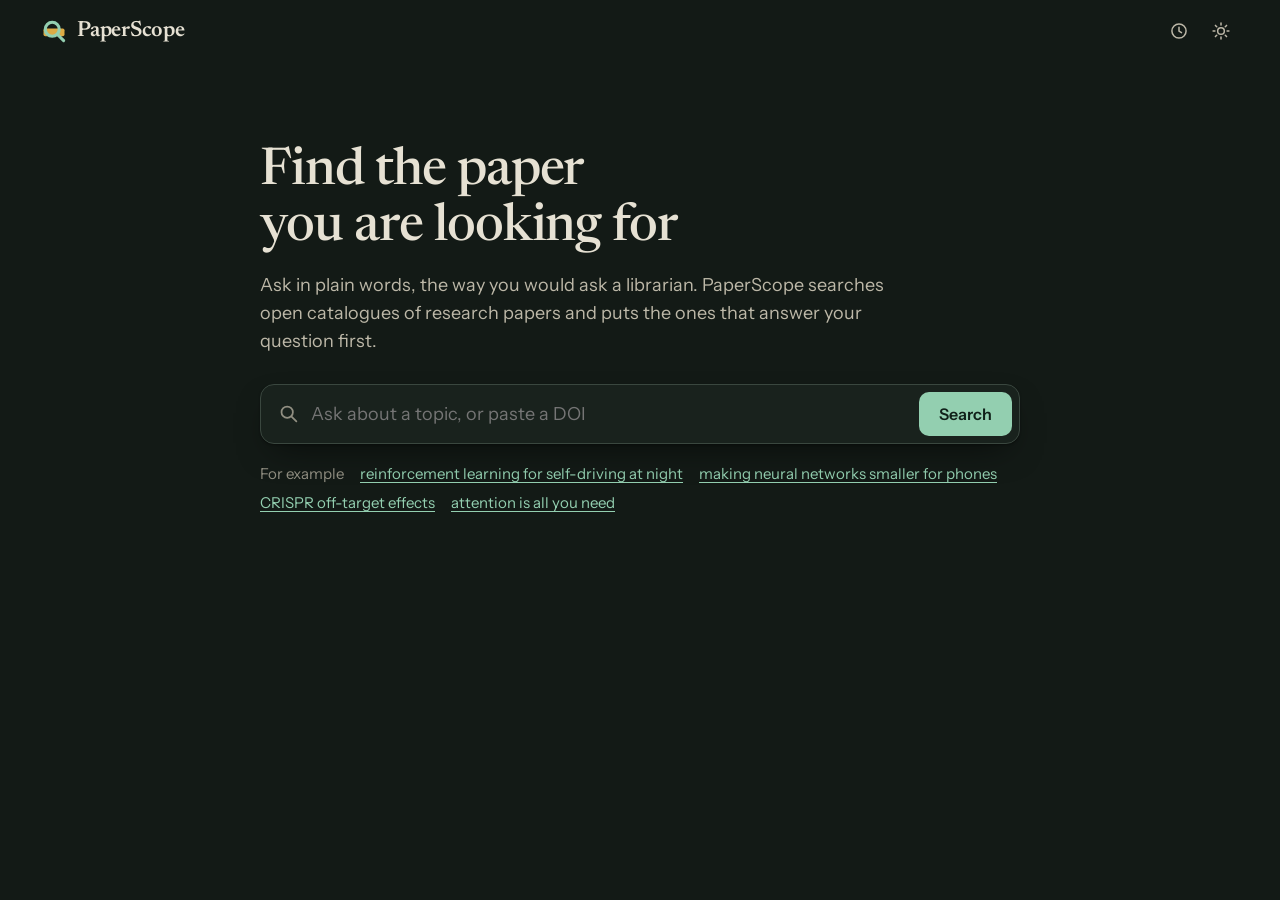
==== commit d4f6e3b2: "added the admin login and flix some security flaws in paper-scope.v5" ====
--- a/static/index.html
+++ b/static/index.html
@@ -5,11 +5,8 @@
 <meta name="viewport" content="width=device-width, initial-scale=1">
 <title>PaperScope</title>
 <meta name="description" content="Find research papers by asking in plain words.">
-<link rel="icon" href="data:image/svg+xml,%3Csvg xmlns=%22http://www.w3.org/2000/svg%22 viewBox=%220 0 32 32%22%3E%3Crect x=%224%22 y=%2213%22 width=%2224%22 height=%229%22 rx=%222%22 fill=%22%23FFE14D%22/%3E%3Ccircle cx=%2214%22 cy=%2214%22 r=%228%22 fill=%22none%22 stroke=%22%232D3FA8%22 stroke-width=%223.5%22/%3E%3Cpath d=%22M20 20l7 7%22 stroke=%22%232D3FA8%22 stroke-width=%223.5%22 stroke-linecap=%22round%22/%3E%3C/svg%3E">
-<script>
-  // the saved theme is applied before the page draws, so it never flashes the other one
-  try { const t = localStorage.getItem("paperscope.theme"); if (t === "light" || t === "dark") document.documentElement.dataset.theme = t; } catch (e) {}
-</script>
+<link rel="icon" href="data:image/svg+xml,%3Csvg xmlns=%22http://www.w3.org/2000/svg%22 viewBox=%220 0 32 32%22%3E%3Crect x=%224%22 y=%2213%22 width=%2224%22 height=%229%22 rx=%222%22 fill=%22%23F0BD3F%22/%3E%3Ccircle cx=%2214%22 cy=%2214%22 r=%228%22 fill=%22none%22 stroke=%22%231B5E45%22 stroke-width=%223.5%22/%3E%3Cpath d=%22M20 20l7 7%22 stroke=%22%231B5E45%22 stroke-width=%223.5%22 stroke-linecap=%22round%22/%3E%3C/svg%3E">
+<script src="/static/theme.js"></script>
 <link rel="preconnect" href="https://fonts.googleapis.com">
 <link rel="preconnect" href="https://fonts.gstatic.com" crossorigin>
 <link rel="stylesheet" href="https://fonts.googleapis.com/css2?family=Instrument+Sans:wght@400;500;600&family=Newsreader:opsz,wght@6..72,400;6..72,500;6..72,600&display=swap">
@@ -23,7 +20,10 @@
   <symbol id="i-moon" viewBox="0 0 24 24"><path d="M19.5 14.5A8 8 0 0 1 9.5 4.5a8 8 0 1 0 10 10Z" fill="none" stroke="currentColor" stroke-width="1.8" stroke-linejoin="round"/></symbol>
   <symbol id="i-close" viewBox="0 0 24 24"><path d="M6 6l12 12M18 6 6 18" stroke="currentColor" stroke-width="2" stroke-linecap="round"/></symbol>
   <symbol id="i-sliders" viewBox="0 0 24 24"><path d="M4 7h10M18 7h2M4 17h4M12 17h8" stroke="currentColor" stroke-width="1.8" stroke-linecap="round"/><circle cx="16" cy="7" r="2" fill="none" stroke="currentColor" stroke-width="1.8"/><circle cx="10" cy="17" r="2" fill="none" stroke="currentColor" stroke-width="1.8"/></symbol>
-  <symbol id="i-gear" viewBox="0 0 24 24"><path d="M4 6h16M4 12h16M4 18h16" stroke="currentColor" stroke-width="1.8" stroke-linecap="round"/><circle cx="8" cy="6" r="1.6" fill="currentColor"/><circle cx="15" cy="12" r="1.6" fill="currentColor"/><circle cx="10" cy="18" r="1.6" fill="currentColor"/></symbol>
+  <symbol id="i-first" viewBox="0 0 24 24"><path d="M17 6l-6 6 6 6M7 6v12" fill="none" stroke="currentColor" stroke-width="2" stroke-linecap="round" stroke-linejoin="round"/></symbol>
+  <symbol id="i-prev" viewBox="0 0 24 24"><path d="M15 6l-6 6 6 6" fill="none" stroke="currentColor" stroke-width="2" stroke-linecap="round" stroke-linejoin="round"/></symbol>
+  <symbol id="i-next" viewBox="0 0 24 24"><path d="M9 6l6 6-6 6" fill="none" stroke="currentColor" stroke-width="2" stroke-linecap="round" stroke-linejoin="round"/></symbol>
+  <symbol id="i-last" viewBox="0 0 24 24"><path d="M7 6l6 6-6 6M17 6v12" fill="none" stroke="currentColor" stroke-width="2" stroke-linecap="round" stroke-linejoin="round"/></symbol>
 </svg>
 
 <div class="progress" id="progress" aria-hidden="true"></div>
@@ -101,23 +101,6 @@
   <div class="sheet-body" id="paper-body"></div>
 </aside>
 
-<aside class="sheet sheet-narrow hidden" id="how-sheet" role="dialog" aria-modal="true" aria-labelledby="how-title">
-  <button class="icon-btn sheet-close" type="button" data-close title="Close"><svg aria-hidden="true"><use href="#i-close"/></svg><span class="sr">Close</span></button>
-  <div class="sheet-body">
-    <h2 id="how-title" class="sheet-title">How this search worked</h2>
-    <p class="muted small">The steps PaperScope took for this search, and the data structures behind them.</p>
-    <div id="how-body" class="how"></div>
-    <h3 class="how-h">Test settings</h3>
-    <label class="stack-field">Ranking method
-      <select id="mode"><option value="learned">Learned ranker (default)</option><option value="hybrid">Hand-set weights</option>
-        <option value="bm25">Word match only (BM25)</option><option value="semantic">Meaning only (embeddings)</option></select></label>
-    <label class="stack-field">Ask the internet
-      <select id="online"><option value="auto">When memory is not enough (default)</option><option value="always">Always</option>
-        <option value="never">Never, memory only</option></select></label>
-    <div id="system" class="how small"></div>
-  </div>
-</aside>
-
 <div class="toast hidden" id="toast" role="status"></div>
 <script src="/static/app.js"></script>
 </body>
--- a/static/style.css
+++ b/static/style.css
@@ -1,24 +1,28 @@
-/* PaperScope. Ink blue on paper white; a highlighter yellow marks only what matched your search. */
+/* PaperScope. By day a library reading room: bookcloth green on pale grey-green paper.
+   By night a desk lamp in a dark library: warm paper-coloured text on green-black, with less
+   glare and blue light (static/theme.js turns it on from 7 pm to 7 am). Lamp amber marks only
+   the words that matched your search. */
 :root {
-  --paper: #f6f7fb;
-  --surface: #ffffff;
-  --ink: #1b2033;
-  --ink-2: #485069;
-  --ink-3: #737b94;
-  --line: #e1e4ee;
-  --line-2: #cdd2e0;
-  --brand: #2d3fa8;
-  --brand-hover: #22318a;
-  --brand-soft: #e9ecfb;
+  --paper: #f2f5f1;
+  --surface: #fbfcfa;
+  --ink: #16201a;
+  --ink-2: #435047;
+  --ink-3: #5f6d64;
+  --line: #dde4de;
+  --line-2: #bcc7bf;
+  --brand: #1b5e45;
+  --brand-hover: #124633;
+  --brand-soft: #e1ede6;
   --on-brand: #ffffff;
-  --hl: #ffe14d;
-  --hl-text: rgba(255, 225, 77, .62);
-  --good: #17734f;
-  --warn: #9a5a00;
-  --bad: #b2332b;
-  --backdrop: rgba(27, 32, 51, .32);
-  --lift: 0 1px 2px rgba(27, 32, 51, .06), 0 10px 30px -12px rgba(27, 32, 51, .22);
-  --sheet-lift: -18px 0 50px -20px rgba(27, 32, 51, .35);
+  --hl: #f0bd3f;
+  --hl-text: rgba(240, 189, 63, .42);
+  --good: #1f7448;
+  --warn: #8f540a;
+  --bad: #b23b2e;
+  --bad-soft: #f8e6e3;
+  --backdrop: rgba(22, 32, 26, .34);
+  --lift: 0 1px 2px rgba(22, 32, 26, .06), 0 10px 30px -12px rgba(22, 32, 26, .22);
+  --sheet-lift: -18px 0 50px -20px rgba(22, 32, 26, .35);
 
   --sans: "Instrument Sans", ui-sans-serif, system-ui, -apple-system, "Segoe UI", sans-serif;
   --serif: "Newsreader", ui-serif, Georgia, "Times New Roman", serif;
@@ -30,22 +34,23 @@
   color-scheme: light;
 }
 :root[data-theme="dark"] {
-  --paper: #121a2e; --surface: #18213a; --ink: #e8eaf3; --ink-2: #b6bcd2; --ink-3: #8a92ab;
-  --line: #263052; --line-2: #34406a; --brand: #a3b3ff; --brand-hover: #c3ceff; --brand-soft: #222c4d;
-  --on-brand: #121a2e; --hl: #e9c93b; --hl-text: rgba(233, 201, 59, .3); --good: #6fd1a4; --warn: #f0b95c;
-  --bad: #ff8f86; --backdrop: rgba(5, 8, 18, .6);
-  --lift: 0 1px 2px rgba(0, 0, 0, .3), 0 14px 34px -14px rgba(0, 0, 0, .6);
-  --sheet-lift: -18px 0 50px -20px rgba(0, 0, 0, .7);
+  --paper: #131a16; --surface: #19221d; --ink: #e6e1d3; --ink-2: #bdb8a8; --ink-3: #918f82;
+  --line: #25302a; --line-2: #3a473f; --brand: #93cfb0; --brand-hover: #b4e1c8; --brand-soft: #1f3027;
+  --on-brand: #102019; --hl: #dcab45; --hl-text: rgba(220, 171, 69, .26); --good: #8ccf9f; --warn: #e3b26a;
+  --bad: #ee8f84; --bad-soft: #3a211d; --backdrop: rgba(4, 8, 6, .62);
+  --lift: 0 1px 2px rgba(0, 0, 0, .35), 0 14px 34px -14px rgba(0, 0, 0, .65);
+  --sheet-lift: -18px 0 50px -20px rgba(0, 0, 0, .75);
   color-scheme: dark;
 }
+/* without JavaScript the page still follows the device */
 @media (prefers-color-scheme: dark) {
-  :root:not([data-theme="light"]) {
-    --paper: #121a2e; --surface: #18213a; --ink: #e8eaf3; --ink-2: #b6bcd2; --ink-3: #8a92ab;
-    --line: #263052; --line-2: #34406a; --brand: #a3b3ff; --brand-hover: #c3ceff; --brand-soft: #222c4d;
-    --on-brand: #121a2e; --hl: #e9c93b; --hl-text: rgba(233, 201, 59, .3); --good: #6fd1a4; --warn: #f0b95c;
-    --bad: #ff8f86; --backdrop: rgba(5, 8, 18, .6);
-    --lift: 0 1px 2px rgba(0, 0, 0, .3), 0 14px 34px -14px rgba(0, 0, 0, .6);
-    --sheet-lift: -18px 0 50px -20px rgba(0, 0, 0, .7);
+  :root:not([data-theme]) {
+    --paper: #131a16; --surface: #19221d; --ink: #e6e1d3; --ink-2: #bdb8a8; --ink-3: #918f82;
+    --line: #25302a; --line-2: #3a473f; --brand: #93cfb0; --brand-hover: #b4e1c8; --brand-soft: #1f3027;
+    --on-brand: #102019; --hl: #dcab45; --hl-text: rgba(220, 171, 69, .26); --good: #8ccf9f; --warn: #e3b26a;
+    --bad: #ee8f84; --bad-soft: #3a211d; --backdrop: rgba(4, 8, 6, .62);
+    --lift: 0 1px 2px rgba(0, 0, 0, .35), 0 14px 34px -14px rgba(0, 0, 0, .65);
+    --sheet-lift: -18px 0 50px -20px rgba(0, 0, 0, .75);
     color-scheme: dark;
   }
 }
@@ -65,13 +70,14 @@
 .sprite { position: absolute; }
 .muted { color: var(--ink-3); }
 .small { font-size: 14px; }
+::selection { background: var(--hl-text); }
 :focus-visible { outline: 2px solid var(--brand); outline-offset: 2px; border-radius: 6px; }
 
 .link { background: none; border: 0; padding: 0; color: var(--brand); text-decoration: underline; text-decoration-thickness: 1px;
         text-underline-offset: .18em; cursor: pointer; text-align: left; }
 .link:hover { color: var(--brand-hover); }
 
-input[type=number], input:not([type]), input[type=search], select {
+input[type=number], input:not([type]), input[type=search], input[type=password], select {
   background: var(--surface); border: 1px solid var(--line-2); border-radius: 8px; padding: 7px 10px; min-height: 38px;
 }
 input:focus, select:focus { outline: none; border-color: var(--brand); box-shadow: 0 0 0 3px var(--brand-soft); }
@@ -190,12 +196,19 @@
 /* the match meter: a highlighter stroke as long as the share of your search the paper covers */
 .match { display: inline-flex; align-items: center; gap: 8px; font-weight: 500; color: var(--ink); }
 .meter { position: relative; width: 64px; height: 8px; border-radius: 4px; background: var(--line); overflow: hidden; }
-.meter i { position: absolute; inset: 0 auto 0 0; border-radius: 4px; background: var(--hl); }
+.meter i { position: absolute; inset: 0 auto 0 0; border-radius: 4px; background: var(--brand); }
 .match.m-partial .meter i { background: var(--line-2); }
 
-.pager { display: flex; align-items: center; gap: 14px; padding: 26px 0; font-size: 15px; }
-.pager .pg { min-height: 40px; padding: 0 16px; border-radius: 9px; border: 1px solid var(--line-2); background: var(--surface); }
-.pager .pg:hover { border-color: var(--brand); }
+.pager { display: flex; align-items: center; justify-content: space-between; gap: 12px; padding: 26px 0; font-size: 15px; }
+.pg-group { display: flex; gap: 8px; }
+.pager .pg { display: inline-flex; align-items: center; gap: 6px; min-height: 40px; padding: 0 14px 0 10px; border-radius: 9px;
+             border: 1px solid var(--line-2); background: var(--surface); }
+.pager .pg-after { flex-direction: row-reverse; padding: 0 10px 0 14px; }
+.pager .pg svg { width: 18px; height: 18px; flex: none; }
+.pager .pg:hover:not(:disabled) { border-color: var(--brand); color: var(--brand); }
+.pager .pg:disabled { opacity: .4; cursor: default; }
+.pg-at { font-size: 14px; color: var(--ink-3); white-space: nowrap; }
+.pg-at b { font-weight: 600; color: var(--ink); }
 .state { padding: 56px 0; max-width: 34em; }
 .state h2 { font: 500 24px/1.25 var(--serif); margin-bottom: 8px; }
 .state p { margin: 0 0 8px; color: var(--ink-2); }
@@ -211,7 +224,6 @@
 .sheet-backdrop { position: fixed; inset: 0; background: var(--backdrop); z-index: 45; }
 .sheet { position: fixed; top: 0; right: 0; bottom: 0; z-index: 50; width: min(660px, 100%); overflow: auto;
          background: var(--paper); box-shadow: var(--sheet-lift); border-left: 1px solid var(--line); }
-.sheet-narrow { width: min(460px, 100%); }
 .sheet:not(.hidden) { animation: slide-in .22s ease-out; }
 @keyframes slide-in { from { transform: translateX(24px); opacity: 0; } to { transform: none; opacity: 1; } }
 .sheet-close { position: absolute; top: 14px; right: 14px; }
@@ -237,24 +249,6 @@
 .paper-list .why { display: block; margin-top: 3px; font-size: 13.5px; color: var(--ink-3); }
 .closeness { display: inline-block; width: 36px; height: 5px; border-radius: 3px; background: var(--line); margin-right: 6px; vertical-align: middle; overflow: hidden; }
 .closeness i { display: block; height: 100%; background: var(--brand); }
-details.ranking { margin-top: 28px; border-top: 1px solid var(--line); padding-top: 14px; }
-details.ranking summary { cursor: pointer; font-weight: 600; font-size: 15px; }
-.feature-table { width: 100%; border-collapse: collapse; margin-top: 10px; font-size: 14px; }
-.feature-table td { padding: 6px 0; border-bottom: 1px solid var(--line); }
-.feature-table td:last-child { text-align: right; font-variant-numeric: tabular-nums; color: var(--ink-2); }
-
-/* how this search worked */
-.how { font-size: 14px; }
-.how-h { font-size: 14px; font-weight: 600; margin: 22px 0 6px; }
-.how table { width: 100%; border-collapse: collapse; }
-.how td { padding: 5px 6px 5px 0; border-bottom: 1px solid var(--line); vertical-align: top; }
-.how td.num { text-align: right; font-variant-numeric: tabular-nums; white-space: nowrap; }
-.how .ok { color: var(--good); } .how .err { color: var(--bad); }
-.how .stack { display: flex; flex-wrap: wrap; gap: 3px; }
-.how .stack span { background: var(--brand-soft); border-radius: 4px; padding: 0 5px; font-family: var(--mono); font-size: 12px; }
-.how .saver { margin-top: 8px; color: var(--warn); }
-.stack-field { display: grid; gap: 6px; margin: 12px 0; font-size: 14px; color: var(--ink-2); }
-.stack-field select { width: 100%; color: var(--ink); }
 
 .toast { position: fixed; left: 50%; bottom: 24px; transform: translateX(-50%); z-index: 70; padding: 10px 16px; border-radius: 10px;
          background: var(--ink); color: var(--paper); font-size: 14.5px; box-shadow: var(--lift); }
@@ -277,8 +271,13 @@
   input[type=number] { width: 76px; }
   #field { width: auto; flex: 1; min-width: 0; }
   .byline { white-space: normal; }
+  .pager { gap: 8px; }
   .sheet-body { padding: 24px 18px 40px; }
   .sheet-title { font-size: 23px; }
+}
+@media (max-width: 560px) {
+  .pager .pg { width: 42px; padding: 0; justify-content: center; }
+  .pager .pg-text { display: none; }
 }
 @media (prefers-reduced-motion: reduce) {
   *, *::before, *::after { animation: none !important; transition: none !important; }
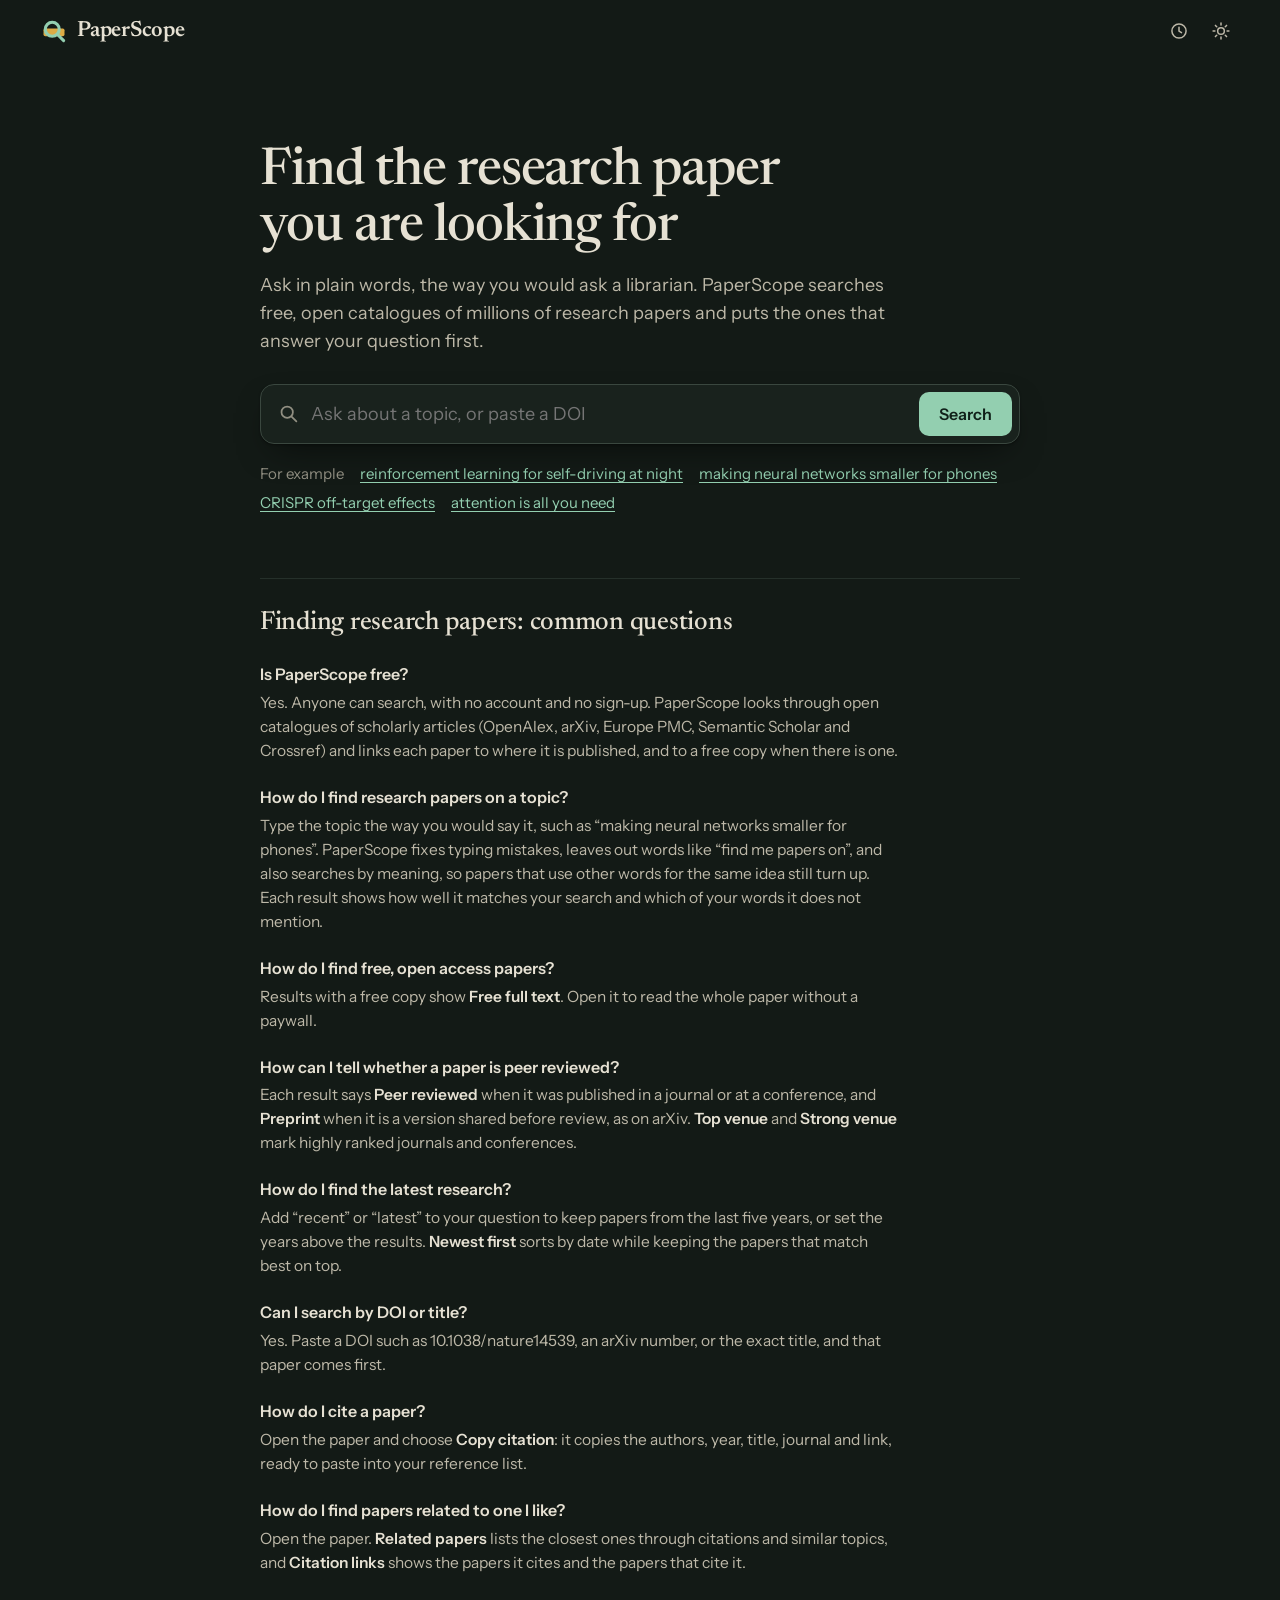
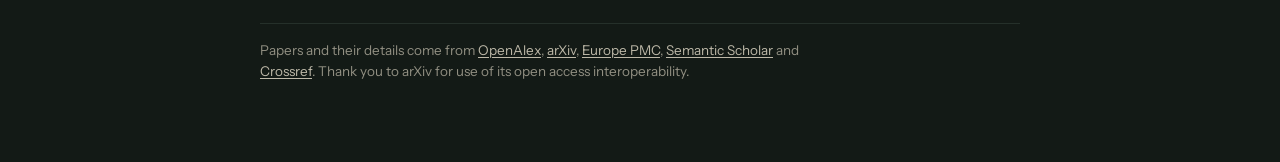
==== commit dd462b07: "SEO, faster loading on phones, review fixes, new screenshots" ====
--- a/static/index.html
+++ b/static/index.html
@@ -3,13 +3,19 @@
 <head>
 <meta charset="utf-8">
 <meta name="viewport" content="width=device-width, initial-scale=1">
-<title>PaperScope</title>
-<meta name="description" content="Find research papers by asking in plain words.">
+<title>Free Research Paper Search: Ask in Plain Words | PaperScope</title>
+<meta name="description" content="Search millions of research papers for free, in plain words. PaperScope finds peer-reviewed and open-access articles from OpenAlex, arXiv, Europe PMC and more.">
+<meta name="keywords" content="research paper search, find research papers, academic search engine, scholarly articles, free research papers, open access papers, peer reviewed articles, literature search, arXiv, OpenAlex">
+<meta name="theme-color" content="#f2f5f1">
+<meta property="og:type" content="website">
+<meta property="og:site_name" content="PaperScope">
+<meta property="og:title" content="PaperScope: free research paper search in plain words">
+<meta property="og:description" content="Search millions of research papers for free, in plain words. Peer-reviewed and open-access articles from OpenAlex, arXiv, Europe PMC and more.">
+<meta name="twitter:card" content="summary_large_image">
 <link rel="icon" href="data:image/svg+xml,%3Csvg xmlns=%22http://www.w3.org/2000/svg%22 viewBox=%220 0 32 32%22%3E%3Crect x=%224%22 y=%2213%22 width=%2224%22 height=%229%22 rx=%222%22 fill=%22%23F0BD3F%22/%3E%3Ccircle cx=%2214%22 cy=%2214%22 r=%228%22 fill=%22none%22 stroke=%22%231B5E45%22 stroke-width=%223.5%22/%3E%3Cpath d=%22M20 20l7 7%22 stroke=%22%231B5E45%22 stroke-width=%223.5%22 stroke-linecap=%22round%22/%3E%3C/svg%3E">
 <script src="/static/theme.js"></script>
 <link rel="preconnect" href="https://fonts.googleapis.com">
 <link rel="preconnect" href="https://fonts.gstatic.com" crossorigin>
-<link rel="stylesheet" href="https://fonts.googleapis.com/css2?family=Instrument+Sans:wght@400;500;600&family=Newsreader:opsz,wght@6..72,400;6..72,500;6..72,600&display=swap">
 <link rel="stylesheet" href="/static/style.css">
 </head>
 <body class="is-home">
@@ -35,7 +41,7 @@
   </a>
   <form class="search" id="search" role="search" autocomplete="off">
     <svg class="search-icon" aria-hidden="true"><use href="#i-search"/></svg>
-    <input id="q" name="q" type="search" placeholder="Ask about a topic, or paste a DOI" aria-label="Search papers"
+    <input id="q" name="q" type="search" placeholder="Ask about a topic, or paste a DOI" aria-label="Search papers" maxlength="500"
            aria-autocomplete="list" aria-controls="suggest" spellcheck="false">
     <button type="submit" class="search-go">Search</button>
     <ul class="suggest hidden" id="suggest" role="listbox"></ul>
@@ -55,9 +61,9 @@
 
 <main>
   <section class="home" id="home">
-    <h1 class="home-title">Find the paper you are looking for</h1>
-    <p class="home-lede">Ask in plain words, the way you would ask a librarian. PaperScope searches open
-      catalogues of research papers and puts the ones that answer your question first.</p>
+    <h1 class="home-title">Find the research paper you are looking for</h1>
+    <p class="home-lede">Ask in plain words, the way you would ask a librarian. PaperScope searches free, open
+      catalogues of millions of research papers and puts the ones that answer your question first.</p>
     <div class="home-search-slot" id="home-slot"></div>
     <div class="home-examples" id="examples">
       <span class="muted">For example</span>
@@ -67,6 +73,43 @@
       <button type="button" class="link" data-q="attention is all you need">attention is all you need</button>
     </div>
     <div class="home-history" id="home-history"></div>
+
+    <section class="faq" aria-labelledby="faq-title">
+      <h2 id="faq-title">Finding research papers: common questions</h2>
+      <h3>Is PaperScope free?</h3>
+      <p>Yes. Anyone can search, with no account and no sign-up. PaperScope looks through open catalogues of
+        scholarly articles (OpenAlex, arXiv, Europe PMC, Semantic Scholar and Crossref) and links each paper to
+        where it is published, and to a free copy when there is one.</p>
+      <h3>How do I find research papers on a topic?</h3>
+      <p>Type the topic the way you would say it, such as “making neural networks smaller for phones”. PaperScope
+        fixes typing mistakes, leaves out words like “find me papers on”, and also searches by meaning, so papers
+        that use other words for the same idea still turn up. Each result shows how well it matches your search
+        and which of your words it does not mention.</p>
+      <h3>How do I find free, open access papers?</h3>
+      <p>Results with a free copy show <b>Free full text</b>. Open it to read the whole paper without a paywall.</p>
+      <h3>How can I tell whether a paper is peer reviewed?</h3>
+      <p>Each result says <b>Peer reviewed</b> when it was published in a journal or at a conference, and
+        <b>Preprint</b> when it is a version shared before review, as on arXiv. <b>Top venue</b> and
+        <b>Strong venue</b> mark highly ranked journals and conferences.</p>
+      <h3>How do I find the latest research?</h3>
+      <p>Add “recent” or “latest” to your question to keep papers from the last five years, or set the years
+        above the results. <b>Newest first</b> sorts by date while keeping the papers that match best on top.</p>
+      <h3>Can I search by DOI or title?</h3>
+      <p>Yes. Paste a DOI such as 10.1038/nature14539, an arXiv number, or the exact title, and that paper comes first.</p>
+      <h3>How do I cite a paper?</h3>
+      <p>Open the paper and choose <b>Copy citation</b>: it copies the authors, year, title, journal and link,
+        ready to paste into your reference list.</p>
+      <h3>How do I find papers related to one I like?</h3>
+      <p>Open the paper. <b>Related papers</b> lists the closest ones through citations and similar topics, and
+        <b>Citation links</b> shows the papers it cites and the papers that cite it.</p>
+    </section>
+
+    <footer class="home-foot">
+      <p>Papers and their details come from <a href="https://openalex.org/" rel="noopener">OpenAlex</a>,
+        <a href="https://arxiv.org/" rel="noopener">arXiv</a>, <a href="https://europepmc.org/" rel="noopener">Europe PMC</a>,
+        <a href="https://www.semanticscholar.org/" rel="noopener">Semantic Scholar</a> and
+        <a href="https://www.crossref.org/" rel="noopener">Crossref</a>. Thank you to arXiv for use of its open access interoperability.</p>
+    </footer>
   </section>
 
   <section class="results-view hidden" id="results-view">
@@ -80,7 +123,7 @@
         <svg aria-hidden="true"><use href="#i-sliders"/></svg>More filters</button>
       <button type="button" class="link small hidden" id="reset-filters">Clear filters</button>
       <div class="more hidden" id="more">
-        <label class="field-inline">Author <input id="author" placeholder="e.g. Hinton"></label>
+        <label class="field-inline">Author <input id="author" placeholder="e.g. Hinton" maxlength="100"></label>
         <label class="check"><input type="checkbox" id="strict"> Only papers from the chosen field</label>
       </div>
     </div>
--- a/static/style.css
+++ b/static/style.css
@@ -143,6 +143,15 @@
 .h-q { flex: 1; min-width: 0; overflow: hidden; text-overflow: ellipsis; white-space: nowrap; }
 .h-meta { flex: none; font-size: 13px; color: var(--ink-3); }
 .history-empty { padding: 14px 2px; color: var(--ink-3); font-size: 15px; }
+/* questions people search for, answered on the start page: the text search engines index */
+.faq { margin-top: 64px; padding-top: 28px; border-top: 1px solid var(--line); }
+.faq h2 { font: 500 26px/1.25 var(--serif); letter-spacing: -.01em; }
+.faq h3 { font-size: 16px; font-weight: 600; margin: 22px 0 4px; }
+.faq p { margin: 0; max-width: 64ch; font-size: 15.5px; color: var(--ink-2); }
+.faq b { font-weight: 600; color: var(--ink); }
+.home-foot { margin-top: 48px; padding-top: 16px; border-top: 1px solid var(--line); font-size: 13.5px; color: var(--ink-3); }
+.home-foot p { margin: 0; max-width: 64ch; }
+.home-foot a { color: var(--ink-2); }
 
 /* ---------------------------------------------------------------- popover */
 .pop-wrap { position: relative; }
